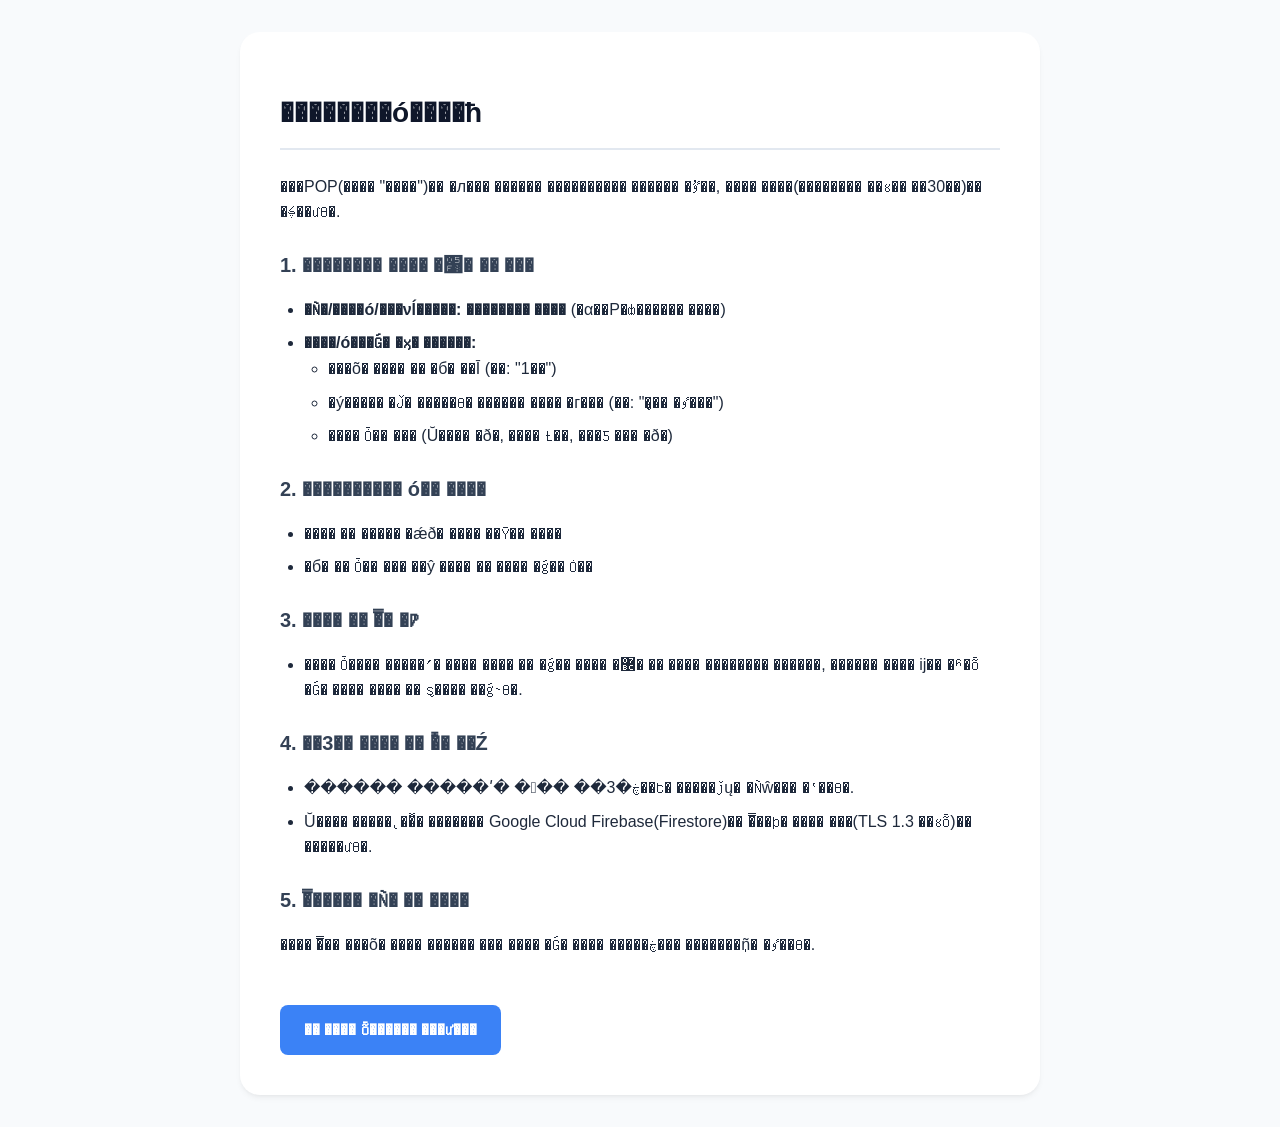
==== privacy.html @ cecb28da "security: add security headers, CSP, privacy policy, robots.txt, and strict firestore rules" ====
<!DOCTYPE html>
<html lang="ko">
<head>
<meta charset="UTF-8" />
<meta name="viewport" content="width=device-width, initial-scale=1.0" />
<title>���POP ? ��������ó����ħ</title>
<link rel="stylesheet" href="style.css" />
<style>
  body { padding: 2rem; max-width: 800px; margin: 0 auto; color: #1e293b; background: #f8fafc; font-family: "Noto Sans KR", sans-serif; line-height: 1.6; }
  .privacy-card { background: #ffffff; padding: 2.5rem; border-radius: 1.25rem; box-shadow: 0 4px 6px -1px rgba(0,0,0,0.05), 0 2px 4px -2px rgba(0,0,0,0.05); }
  h1 { font-size: 1.75rem; color: #0f172a; margin-bottom: 1.5rem; border-bottom: 2px solid #e2e8f0; padding-bottom: 0.75rem; }
  h2 { font-size: 1.25rem; color: #334155; margin-top: 1.5rem; margin-bottom: 0.75rem; }
  ul, ol { padding-left: 1.5rem; margin-bottom: 1rem; }
  li { margin-bottom: 0.5rem; }
  .btn-back { display: inline-block; margin-top: 2rem; padding: 0.75rem 1.5rem; background: #3b82f6; color: #fff; text-decoration: none; border-radius: 0.5rem; font-weight: 600; }
  .btn-back:hover { background: #2563eb; }
</style>
</head>
<body>
<div class="privacy-card">
  <h1>��������ó����ħ</h1>
  <p>���POP(���� "����")�� �л��� ������ ���������� ������ �ٷ��, ���� ����(�������� ��ȣ�� ��30��)�� �ؼ��մϴ�.</p>

  <h2>1. �������� ���� �׸� �� ���</h2>
  <ul>
    <li><strong>�Ǹ�/����ó/���νĺ�����: �������� ����</strong> (�α��Ρ�ȸ������ ����)</li>
    <li><strong>����/ó���Ǵ� �ӽ� ������:</strong>
      <ul>
        <li>���õ� ���� �� �б� ��Ī (��: "1��")</li>
        <li>�ý����� �ڵ� �����ϴ� ������ ���� �г��� (��: "�ູ�� �ٶ���")</li>
        <li>���� Ȱ�� ��� (Ŭ���� �ð�, ���� Ƚ��, ���Ƽ ��� �ð�)</li>
      </ul>
    </li>
  </ul>

  <h2>2. ���������� ó�� ����</h2>
  <ul>
    <li>���� �� ����� �ǽð� ���� ��Ȳ�� ����</li>
    <li>�б� �� Ȱ�� ��� ��ŷ ���� �� ���� �ǵ�� Ȯ��</li>
  </ul>

  <h2>3. ���� �� �̿� �Ⱓ</h2>
  <ul>
    <li>���� Ȱ���� �����ʹ� ���� ���� �� �ǵ�� ���� �޼� �� ���� �������� ������, ������ ���� ĳ�� �ʱ�ȭ �Ǵ� ���� ���� �� ȿ���� ��ǵ˴ϴ�.</li>
  </ul>

  <h2>4. ��3�� ���� �� �ܺ� ��Ź</h2>
  <ul>
    <li>������ �����ʹ� ��� ��3�ڿ��Ե� �����ǰų� �Ǹŵ��� �ʽ��ϴ�.</li>
    <li>Ŭ���� �����ͺ��̽� ������� Google Cloud Firebase(Firestore)�� �̿��ϸ� ���� ���(TLS 1.3 ��ȣȭ)�� �����մϴ�.</li>
  </ul>

  <h2>5. �̿����� �Ǹ� �� ����</h2>
  <p>���� �̿�� ���õ� ���� ������ ��� ���� �Ǵ� ���� �����ڿ��� �������ֽñ� �ٶ��ϴ�.</p>

  <a href="index.html" class="btn-back">�� ���� ȭ������ ���ư���</a>
</div>
</body>
</html>
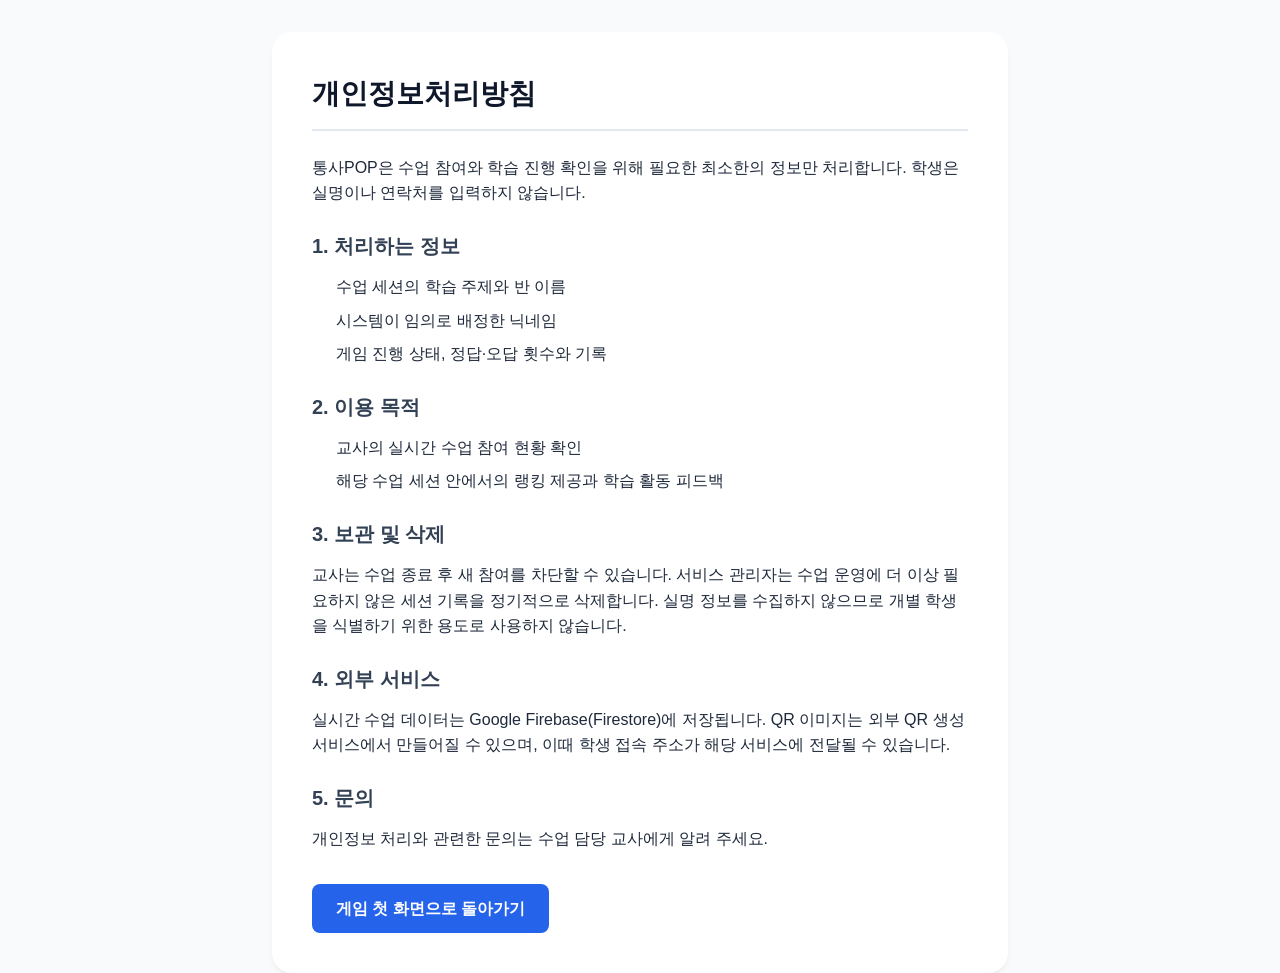
==== commit 40a7a114: "feat: prepare classroom sessions and access controls" ====
--- a/privacy.html
+++ b/privacy.html
@@ -3,57 +3,45 @@
 <head>
 <meta charset="UTF-8" />
 <meta name="viewport" content="width=device-width, initial-scale=1.0" />
-<title>���POP ? ��������ó����ħ</title>
+<title>통사POP 개인정보처리방침</title>
 <link rel="stylesheet" href="style.css" />
 <style>
   body { padding: 2rem; max-width: 800px; margin: 0 auto; color: #1e293b; background: #f8fafc; font-family: "Noto Sans KR", sans-serif; line-height: 1.6; }
-  .privacy-card { background: #ffffff; padding: 2.5rem; border-radius: 1.25rem; box-shadow: 0 4px 6px -1px rgba(0,0,0,0.05), 0 2px 4px -2px rgba(0,0,0,0.05); }
-  h1 { font-size: 1.75rem; color: #0f172a; margin-bottom: 1.5rem; border-bottom: 2px solid #e2e8f0; padding-bottom: 0.75rem; }
-  h2 { font-size: 1.25rem; color: #334155; margin-top: 1.5rem; margin-bottom: 0.75rem; }
-  ul, ol { padding-left: 1.5rem; margin-bottom: 1rem; }
-  li { margin-bottom: 0.5rem; }
-  .btn-back { display: inline-block; margin-top: 2rem; padding: 0.75rem 1.5rem; background: #3b82f6; color: #fff; text-decoration: none; border-radius: 0.5rem; font-weight: 600; }
-  .btn-back:hover { background: #2563eb; }
+  .privacy-card { background: #fff; padding: 2.5rem; border-radius: 1.25rem; box-shadow: 0 4px 6px -1px rgba(0,0,0,.05), 0 2px 4px -2px rgba(0,0,0,.05); }
+  h1 { font-size: 1.75rem; color: #0f172a; margin-bottom: 1.5rem; border-bottom: 2px solid #e2e8f0; padding-bottom: .75rem; }
+  h2 { font-size: 1.25rem; color: #334155; margin-top: 1.5rem; margin-bottom: .75rem; }
+  ul { padding-left: 1.5rem; } li { margin-bottom: .5rem; }
+  .btn-back { display: inline-block; margin-top: 2rem; padding: .75rem 1.5rem; background: #2563eb; color: #fff; text-decoration: none; border-radius: .5rem; font-weight: 600; }
 </style>
 </head>
 <body>
-<div class="privacy-card">
-  <h1>��������ó����ħ</h1>
-  <p>���POP(���� "����")�� �л��� ������ ���������� ������ �ٷ��, ���� ����(�������� ��ȣ�� ��30��)�� �ؼ��մϴ�.</p>
+<main class="privacy-card">
+  <h1>개인정보처리방침</h1>
+  <p>통사POP은 수업 참여와 학습 진행 확인을 위해 필요한 최소한의 정보만 처리합니다. 학생은 실명이나 연락처를 입력하지 않습니다.</p>
 
-  <h2>1. �������� ���� �׸� �� ���</h2>
+  <h2>1. 처리하는 정보</h2>
   <ul>
-    <li><strong>�Ǹ�/����ó/���νĺ�����: �������� ����</strong> (�α��Ρ�ȸ������ ����)</li>
-    <li><strong>����/ó���Ǵ� �ӽ� ������:</strong>
-      <ul>
-        <li>���õ� ���� �� �б� ��Ī (��: "1��")</li>
-        <li>�ý����� �ڵ� �����ϴ� ������ ���� �г��� (��: "�ູ�� �ٶ���")</li>
-        <li>���� Ȱ�� ��� (Ŭ���� �ð�, ���� Ƚ��, ���Ƽ ��� �ð�)</li>
-      </ul>
-    </li>
+    <li>수업 세션의 학습 주제와 반 이름</li>
+    <li>시스템이 임의로 배정한 닉네임</li>
+    <li>게임 진행 상태, 정답·오답 횟수와 기록</li>
   </ul>
 
-  <h2>2. ���������� ó�� ����</h2>
+  <h2>2. 이용 목적</h2>
   <ul>
-    <li>���� �� ����� �ǽð� ���� ��Ȳ�� ����</li>
-    <li>�б� �� Ȱ�� ��� ��ŷ ���� �� ���� �ǵ�� Ȯ��</li>
+    <li>교사의 실시간 수업 참여 현황 확인</li>
+    <li>해당 수업 세션 안에서의 랭킹 제공과 학습 활동 피드백</li>
   </ul>
 
-  <h2>3. ���� �� �̿� �Ⱓ</h2>
-  <ul>
-    <li>���� Ȱ���� �����ʹ� ���� ���� �� �ǵ�� ���� �޼� �� ���� �������� ������, ������ ���� ĳ�� �ʱ�ȭ �Ǵ� ���� ���� �� ȿ���� ��ǵ˴ϴ�.</li>
-  </ul>
+  <h2>3. 보관 및 삭제</h2>
+  <p>교사는 수업 종료 후 새 참여를 차단할 수 있습니다. 서비스 관리자는 수업 운영에 더 이상 필요하지 않은 세션 기록을 정기적으로 삭제합니다. 실명 정보를 수집하지 않으므로 개별 학생을 식별하기 위한 용도로 사용하지 않습니다.</p>
 
-  <h2>4. ��3�� ���� �� �ܺ� ��Ź</h2>
-  <ul>
-    <li>������ �����ʹ� ��� ��3�ڿ��Ե� �����ǰų� �Ǹŵ��� �ʽ��ϴ�.</li>
-    <li>Ŭ���� �����ͺ��̽� ������� Google Cloud Firebase(Firestore)�� �̿��ϸ� ���� ���(TLS 1.3 ��ȣȭ)�� �����մϴ�.</li>
-  </ul>
+  <h2>4. 외부 서비스</h2>
+  <p>실시간 수업 데이터는 Google Firebase(Firestore)에 저장됩니다. QR 이미지는 외부 QR 생성 서비스에서 만들어질 수 있으며, 이때 학생 접속 주소가 해당 서비스에 전달될 수 있습니다.</p>
 
-  <h2>5. �̿����� �Ǹ� �� ����</h2>
-  <p>���� �̿�� ���õ� ���� ������ ��� ���� �Ǵ� ���� �����ڿ��� �������ֽñ� �ٶ��ϴ�.</p>
+  <h2>5. 문의</h2>
+  <p>개인정보 처리와 관련한 문의는 수업 담당 교사에게 알려 주세요.</p>
 
-  <a href="index.html" class="btn-back">�� ���� ȭ������ ���ư���</a>
-</div>
+  <a href="index.html" class="btn-back">게임 첫 화면으로 돌아가기</a>
+</main>
 </body>
 </html>
--- a/style.css
+++ b/style.css
@@ -0,0 +1,493 @@
+/* ================================================================
+   통사POP — style.css
+   프리미엄 글래스모피즘 + 풍선 아케이드 톤
+================================================================ */
+
+/* ---------- 0. 리셋 ---------- */
+* { box-sizing: border-box; margin: 0; padding: 0; }
+/* hidden 속성은 display:flex 등을 지정한 요소보다 항상 우선한다 */
+[hidden] { display: none !important; }
+html, body { height: 100%; }
+body {
+  font-family: 'Noto Sans KR', 'Outfit', system-ui, -apple-system, sans-serif;
+  color: var(--text-main);
+  background: var(--bg-primary);
+  background-image:
+    radial-gradient(at 10% 0%, var(--glow-a) 0px, transparent 55%),
+    radial-gradient(at 90% 100%, var(--glow-b) 0px, transparent 55%);
+  background-attachment: fixed;
+  min-height: 100vh;
+  overflow-x: hidden;
+  -webkit-tap-highlight-color: transparent;
+}
+button, input { font-family: inherit; }
+ol, ul { list-style: none; }
+img { max-width: 100%; display: block; }
+
+/* ---------- 1. 테마 토큰 ---------- */
+:root,
+[data-theme="premium-blue"] {
+  --bg-primary: #eef3fb;
+  --bg-secondary: #ffffff;
+  --glow-a: rgba(96, 165, 250, 0.28);
+  --glow-b: rgba(219, 234, 254, 0.65);
+
+  --accent: #2563eb;
+  --accent-dark: #1e40af;
+  --accent-light: #60a5fa;
+  --accent-glow: rgba(37, 99, 235, 0.22);
+
+  --text-main: #0f172a;
+  --text-muted: #64748b;
+  --text-white: #ffffff;
+
+  --success: #059669;
+  --success-glow: rgba(5, 150, 105, 0.18);
+  --danger: #ef4444;
+  --danger-glow: rgba(239, 68, 68, 0.18);
+
+  --glass-bg: rgba(255, 255, 255, 0.72);
+  --glass-border: rgba(37, 99, 235, 0.14);
+  --glass-shadow: rgba(15, 23, 42, 0.10);
+
+  --balloon-1: linear-gradient(160deg, #93c5fd, #2563eb);
+  --balloon-2: linear-gradient(160deg, #fca5c1, #ec4899);
+  --balloon-3: linear-gradient(160deg, #fde68a, #f59e0b);
+  --balloon-4: linear-gradient(160deg, #86efac, #10b981);
+  --balloon-5: linear-gradient(160deg, #c4b5fd, #7c3aed);
+  --balloon-6: linear-gradient(160deg, #99f6e4, #06b6d4);
+}
+
+[data-theme="sunset-festa"] {
+  --bg-primary: #fff3ea;
+  --bg-secondary: #fffaf5;
+  --glow-a: rgba(251, 191, 133, 0.35);
+  --glow-b: rgba(255, 214, 165, 0.55);
+
+  --accent: #f2622e;
+  --accent-dark: #c2410c;
+  --accent-light: #fb923c;
+  --accent-glow: rgba(242, 98, 46, 0.22);
+
+  --text-main: #3a1a10;
+  --text-muted: #92603f;
+  --text-white: #ffffff;
+
+  --success: #16a34a;
+  --success-glow: rgba(22, 163, 74, 0.2);
+  --danger: #e11d48;
+  --danger-glow: rgba(225, 29, 72, 0.2);
+
+  --glass-bg: rgba(255, 250, 245, 0.75);
+  --glass-border: rgba(242, 98, 46, 0.16);
+  --glass-shadow: rgba(120, 53, 15, 0.12);
+
+  --balloon-1: linear-gradient(160deg, #fda4af, #f43f5e);
+  --balloon-2: linear-gradient(160deg, #fde047, #f59e0b);
+  --balloon-3: linear-gradient(160deg, #fdba74, #ea580c);
+  --balloon-4: linear-gradient(160deg, #f9a8d4, #db2777);
+  --balloon-5: linear-gradient(160deg, #fca5a5, #dc2626);
+  --balloon-6: linear-gradient(160deg, #fcd34d, #d97706);
+}
+
+[data-theme="galaxy-pop"] {
+  --bg-primary: #eef0fb;
+  --bg-secondary: #ffffff;
+  --glow-a: rgba(129, 140, 248, 0.32);
+  --glow-b: rgba(196, 181, 253, 0.5);
+
+  --accent: #6d28d9;
+  --accent-dark: #4c1d95;
+  --accent-light: #a78bfa;
+  --accent-glow: rgba(109, 40, 217, 0.22);
+
+  --text-main: #1e1b3a;
+  --text-muted: #6b6690;
+  --text-white: #ffffff;
+
+  --success: #059669;
+  --success-glow: rgba(5, 150, 105, 0.18);
+  --danger: #e11d48;
+  --danger-glow: rgba(225, 29, 72, 0.18);
+
+  --glass-bg: rgba(255, 255, 255, 0.72);
+  --glass-border: rgba(109, 40, 217, 0.16);
+  --glass-shadow: rgba(30, 27, 58, 0.14);
+
+  --balloon-1: linear-gradient(160deg, #c4b5fd, #7c3aed);
+  --balloon-2: linear-gradient(160deg, #93c5fd, #4f46e5);
+  --balloon-3: linear-gradient(160deg, #f9a8d4, #c026d3);
+  --balloon-4: linear-gradient(160deg, #67e8f9, #0891b2);
+  --balloon-5: linear-gradient(160deg, #fde68a, #d97706);
+  --balloon-6: linear-gradient(160deg, #a5b4fc, #4338ca);
+}
+
+/* ---------- 2. 레이아웃 뼈대 ---------- */
+#app { position: relative; min-height: 100vh; padding-bottom: 40px; }
+
+.screen { display: none; padding: 28px 20px 60px; max-width: 980px; margin: 0 auto; }
+.screen.active { display: block; animation: fadeIn 0.35s ease; }
+@keyframes fadeIn { from { opacity: 0; transform: translateY(8px); } to { opacity: 1; transform: translateY(0); } }
+
+/* ---------- 3. 배경 장식 풍선 ---------- */
+.bg-balloons { position: fixed; inset: 0; overflow: hidden; z-index: 0; pointer-events: none; }
+.bg-balloon {
+  position: absolute; bottom: -140px; border-radius: 50%;
+  opacity: 0.35; filter: blur(0.3px);
+  animation: bgFloat linear infinite;
+}
+@keyframes bgFloat {
+  0% { transform: translateY(0) translateX(0) rotate(0deg); }
+  50% { transform: translateY(-52vh) translateX(18px) rotate(6deg); }
+  100% { transform: translateY(-108vh) translateX(-14px) rotate(-4deg); }
+}
+#app > .screen { position: relative; z-index: 1; }
+
+/* ---------- 4. 타이포 / 브랜드 헤더 ---------- */
+.brand-header { text-align: center; margin-bottom: 24px; }
+.brand-title { font-size: clamp(28px, 5vw, 40px); font-weight: 900; letter-spacing: -0.02em; }
+.brand-emoji { display: inline-block; animation: bob 2.4s ease-in-out infinite; }
+@keyframes bob { 0%, 100% { transform: translateY(0) rotate(-4deg); } 50% { transform: translateY(-6px) rotate(4deg); } }
+.brand-subtitle { color: var(--text-muted); margin-top: 6px; font-weight: 500; }
+.brand-actions { display: flex; justify-content: center; gap: 10px; margin-top: 16px; flex-wrap: wrap; }
+
+.section-heading { font-size: 20px; font-weight: 800; text-align: center; margin-bottom: 4px; }
+
+/* ---------- 5. 버튼 ---------- */
+.btn {
+  font-family: inherit; font-weight: 700; border: none; border-radius: 12px;
+  padding: 11px 20px; cursor: pointer; font-size: 14.5px;
+  transition: transform 0.16s cubic-bezier(.175,.885,.32,1.3), box-shadow 0.2s ease, background 0.2s ease, opacity 0.2s ease;
+}
+.btn:active { transform: scale(0.96); }
+.btn:focus-visible, button:focus-visible, a:focus-visible { outline: 3px solid var(--accent-light); outline-offset: 3px; }
+.btn-primary { background: linear-gradient(135deg, var(--accent-light), var(--accent)); color: var(--text-white); box-shadow: 0 6px 16px var(--accent-glow); }
+.btn-primary:hover { box-shadow: 0 8px 22px var(--accent-glow); transform: translateY(-1px); }
+.btn-primary:disabled { opacity: 0.45; cursor: not-allowed; box-shadow: none; transform: none; }
+.btn-secondary { background: var(--glass-bg); color: var(--accent-dark); border: 1.5px solid var(--glass-border); backdrop-filter: blur(10px); }
+.btn-ghost { background: transparent; color: var(--text-muted); border: 1.5px solid var(--glass-border); }
+.btn-ghost:hover { color: var(--accent-dark); border-color: var(--accent); }
+.btn-large { width: 100%; padding: 15px; font-size: 16px; border-radius: 14px; }
+.btn-small { padding: 7px 12px; font-size: 13px; border-radius: 10px; }
+
+/* ---------- 6. 글래스 패널 공통 ---------- */
+.glass-card, .panel, .modal-box {
+  background: var(--glass-bg);
+  border: 1px solid var(--glass-border);
+  border-radius: 20px;
+  box-shadow: 0 14px 36px var(--glass-shadow);
+  backdrop-filter: blur(18px);
+  -webkit-backdrop-filter: blur(18px);
+}
+.panel { padding: 22px; display: flex; flex-direction: column; gap: 20px; }
+.panel-block { display: flex; flex-direction: column; gap: 10px; }
+.panel-title { font-size: 15px; font-weight: 800; color: var(--accent-dark); }
+.field-label { font-size: 13px; font-weight: 700; color: var(--text-muted); }
+.field-hint { font-size: 12px; color: var(--text-muted); }
+.field-row { display: flex; gap: 8px; }
+
+input[type="text"] {
+  width: 100%; padding: 12px 14px; border-radius: 10px;
+  border: 1.5px solid var(--glass-border); background: var(--bg-secondary);
+  color: var(--text-main); font-size: 14.5px; outline: none;
+  transition: box-shadow 0.2s ease, border-color 0.2s ease;
+}
+input[type="text"]:focus { border-color: var(--accent); box-shadow: 0 0 0 3px var(--accent-glow); }
+
+.error-title { color: var(--danger); }
+.error-list { display: flex; flex-direction: column; gap: 4px; font-size: 13px; color: var(--danger); }
+.error-list li::before { content: "· "; }
+.warning-msg { color: var(--danger); font-size: 13.5px; font-weight: 700; text-align: center; }
+.invalid-msg { color: var(--danger); font-size: 12.5px; font-weight: 600; }
+
+/* ---------- 7. 배지 ---------- */
+.student-badges { display: flex; gap: 8px; justify-content: center; flex-wrap: wrap; margin-bottom: 14px; }
+.badge { padding: 6px 14px; border-radius: 999px; font-size: 13px; font-weight: 700; }
+.badge-topic { background: var(--accent-glow); color: var(--accent-dark); }
+.badge-class { background: var(--success-glow); color: var(--success); }
+
+/* ---------- 8. 주제 / 반 선택 ---------- */
+.topic-list { display: flex; flex-direction: column; gap: 10px; }
+.topic-item {
+  text-align: left; padding: 14px 16px; border-radius: 14px;
+  border: 1.5px solid var(--glass-border); background: var(--bg-secondary);
+  cursor: pointer; transition: all 0.18s ease;
+}
+.topic-item:hover { border-color: var(--accent-light); }
+.topic-item.selected { border-color: var(--accent); background: var(--accent-glow); box-shadow: 0 0 0 3px var(--accent-glow); }
+.topic-item-title { font-weight: 800; font-size: 15px; }
+.topic-item-desc { font-size: 12.5px; color: var(--text-muted); margin-top: 3px; }
+
+.class-list { display: flex; flex-wrap: wrap; gap: 8px; }
+.class-chip {
+  padding: 9px 16px; border-radius: 999px; border: 1.5px solid var(--glass-border);
+  background: var(--bg-secondary); cursor: pointer; font-weight: 700; font-size: 13.5px;
+  transition: all 0.18s ease;
+}
+.class-chip.selected { background: linear-gradient(135deg, var(--accent-light), var(--accent)); color: var(--text-white); border-color: transparent; }
+
+/* ---------- 9. 학생 시작 화면 ---------- */
+.student-panel { max-width: 460px; margin: 0 auto; }
+.assigned-nickname-box {
+  display: flex; align-items: center; justify-content: center; gap: 8px;
+  background: linear-gradient(135deg, var(--accent-glow), transparent);
+  border: 1.5px dashed var(--accent-light); border-radius: 14px; padding: 16px;
+}
+.assigned-nickname-text { font-size: 22px; font-weight: 900; color: var(--accent-dark); }
+.rules-box { margin-top: 18px; background: var(--bg-secondary); border-radius: 14px; padding: 16px; border: 1px solid var(--glass-border); }
+.rules-box h3 { font-size: 14px; margin-bottom: 8px; color: var(--accent-dark); }
+.rules-box ol { display: flex; flex-direction: column; gap: 6px; font-size: 13px; color: var(--text-muted); counter-reset: rulenum; }
+.rules-box li { counter-increment: rulenum; padding-left: 22px; position: relative; }
+.rules-box li::before {
+  content: counter(rulenum); position: absolute; left: 0; top: 0;
+  width: 17px; height: 17px; border-radius: 50%; background: var(--accent-glow); color: var(--accent-dark);
+  font-size: 11px; font-weight: 800; display: flex; align-items: center; justify-content: center;
+}
+#studentJoinBlock #btnStartGame { margin-top: 10px; }
+
+/* ---------- 10. QR 화면 ---------- */
+.qr-card { max-width: 480px; margin: 0 auto; padding: 28px; text-align: center; display: flex; flex-direction: column; gap: 16px; }
+.qr-image-wrap { display: flex; flex-direction: column; align-items: center; gap: 10px; }
+.qr-image-wrap img { width: 240px; height: 240px; border-radius: 16px; background: #fff; padding: 10px; border: 1px solid var(--glass-border); }
+.qr-fallback-msg { font-size: 13px; color: var(--danger); }
+.qr-url-box { display: flex; flex-direction: column; gap: 8px; }
+.qr-url-box input { text-align: center; font-size: 12.5px; }
+.qr-url-box a { color: var(--accent); font-weight: 700; font-size: 13.5px; text-decoration: none; }
+.qr-url-box a:hover { text-decoration: underline; }
+.qr-actions { display: flex; gap: 10px; justify-content: center; flex-wrap: wrap; }
+
+/* ---------- 11. 실시간 현황판 ---------- */
+.live-card { max-width: 720px; margin: 0 auto; padding: 26px; display: flex; flex-direction: column; gap: 16px; }
+.connection-status { margin: 0; text-align: center; font-size: 13px; color: var(--text-muted); }
+.connection-status.ready { color: #047857; }
+.connection-status.error { color: #b91c1c; }
+.live-summary { display: grid; grid-template-columns: repeat(3, 1fr); gap: 8px; }
+.live-summary span { padding: 10px 8px; border-radius: 10px; text-align: center; background: var(--glass-bg); border: 1px solid var(--glass-border); color: var(--text-muted); font-size: 13px; }
+.live-summary b { display: block; margin-top: 2px; color: var(--accent-dark); font-size: 18px; }
+.live-header { display: flex; flex-direction: column; align-items: center; gap: 6px; }
+.live-table-wrap { overflow-x: auto; }
+.live-table { width: 100%; border-collapse: collapse; font-size: 13.5px; }
+.live-table th { text-align: left; padding: 10px 12px; color: var(--text-muted); font-size: 12px; border-bottom: 1.5px solid var(--glass-border); }
+.live-table td { padding: 10px 12px; border-bottom: 1px solid var(--glass-border); font-weight: 600; }
+.live-table tr.player-finished td { color: var(--success); }
+.status-pill { padding: 3px 10px; border-radius: 999px; font-size: 11.5px; font-weight: 800; }
+.status-pill.playing { background: var(--accent-glow); color: var(--accent-dark); }
+.status-pill.finished { background: var(--success-glow); color: var(--success); }
+.live-empty-msg { text-align: center; color: var(--text-muted); padding: 30px 0; font-size: 13.5px; }
+
+/* ---------- 12. 게임 화면 ---------- */
+.game-header { max-width: 900px; margin: 0 auto 14px; display: flex; flex-direction: column; gap: 12px; }
+.game-header-top { display: flex; justify-content: space-between; align-items: center; gap: 10px; flex-wrap: wrap; }
+.game-title-wrap { display: flex; align-items: center; gap: 8px; }
+.game-topic-title { font-weight: 900; font-size: 19px; }
+
+.stat-chips { display: flex; gap: 8px; flex-wrap: wrap; }
+.stat-chip {
+  background: var(--glass-bg); border: 1px solid var(--glass-border); border-radius: 999px;
+  padding: 7px 14px; font-weight: 800; font-size: 13.5px; backdrop-filter: blur(10px);
+  font-family: 'Outfit', 'Noto Sans KR', sans-serif;
+}
+.stat-chip-wrong { color: var(--danger); }
+.stat-chip-remaining { color: var(--accent-dark); }
+
+.feedback-bar {
+  max-width: 900px; margin: 0 auto 12px; text-align: center; font-weight: 800; font-size: 14.5px;
+  height: 34px; overflow: hidden; display: flex; align-items: center; justify-content: center;
+  opacity: 0; transform: translateY(-6px);
+  transition: opacity 0.25s ease, transform 0.25s ease; padding: 0 14px; border-radius: 12px;
+}
+.feedback-bar.show { opacity: 1; transform: translateY(0); }
+.feedback-bar.type-correct { color: var(--success); background: var(--success-glow); }
+.feedback-bar.type-wrong { color: var(--danger); background: var(--danger-glow); }
+.feedback-bar.type-notice { color: var(--accent-dark); background: var(--accent-glow); }
+
+.category-bar { max-width: 900px; margin: 0 auto 20px; display: flex; gap: 10px; flex-wrap: wrap; justify-content: center; }
+.category-btn {
+  padding: 10px 18px; border-radius: 999px; border: 2px solid var(--glass-border);
+  background: var(--bg-secondary); cursor: pointer; font-weight: 800; font-size: 13.5px;
+  transition: all 0.18s ease; display: flex; align-items: center; gap: 6px;
+}
+.category-btn .cat-count { font-size: 11px; font-weight: 700; opacity: 0.7; }
+.category-btn:hover:not(.done) { border-color: var(--accent-light); }
+.category-btn.selected { background: linear-gradient(135deg, var(--accent-light), var(--accent)); color: var(--text-white); border-color: transparent; box-shadow: 0 6px 16px var(--accent-glow); }
+.category-btn.done { opacity: 0.4; text-decoration: line-through; cursor: not-allowed; }
+
+/* ---------- 13. 카드 그리드 & 풍선 카드 ---------- */
+.card-grid {
+  max-width: 980px; margin: 0 auto; display: grid;
+  grid-template-columns: repeat(auto-fill, minmax(var(--card-min, 150px), 1fr));
+  gap: 18px 14px; padding: 10px 4px 40px;
+}
+#app[data-card-size="small"] .card-grid { --card-min: 118px; }
+#app[data-card-size="medium"] .card-grid { --card-min: 150px; }
+#app[data-card-size="large"] .card-grid { --card-min: 190px; }
+
+.balloon-card {
+  position: relative; aspect-ratio: 4 / 5; border: none; cursor: pointer;
+  border-radius: 50% 50% 48% 48% / 58% 58% 42% 42%;
+  display: flex; align-items: center; justify-content: center; text-align: center;
+  padding: 16px 12px 26px; color: var(--text-white); font-weight: 700; font-size: 12.5px;
+  line-height: 1.35; box-shadow: 0 10px 20px rgba(15, 23, 42, 0.16), inset 0 -8px 16px rgba(255,255,255,0.18), inset 0 8px 14px rgba(255,255,255,0.25);
+  transform-origin: center bottom;
+  animation-name: floatBalloon; animation-timing-function: ease-in-out; animation-iteration-count: infinite;
+  animation-duration: var(--float-duration, 4.2s); animation-delay: var(--float-delay, 0s);
+}
+.balloon-card::before {
+  content: ""; position: absolute; top: 16%; left: 26%; width: 26%; height: 16%;
+  background: rgba(255,255,255,0.55); border-radius: 50%; filter: blur(1px); transform: rotate(-25deg);
+}
+.balloon-card::after {
+  content: ""; position: absolute; bottom: -9px; left: 50%; transform: translateX(-50%);
+  border-width: 9px 6px 0 6px; border-style: solid; border-color: currentColor transparent transparent transparent;
+  opacity: 0.85;
+}
+.balloon-c1 { background: var(--balloon-1); color: #1e3a8a; }
+.balloon-c2 { background: var(--balloon-2); color: #831843; }
+.balloon-c3 { background: var(--balloon-3); color: #7c2d12; }
+.balloon-c4 { background: var(--balloon-4); color: #064e3b; }
+.balloon-c5 { background: var(--balloon-5); color: #4c1d95; }
+.balloon-c6 { background: var(--balloon-6); color: #164e63; }
+.balloon-card span.balloon-text {
+  color: var(--text-white);
+  /* 파스텔 풍선(특히 노란색 계열)에서도 대비가 충분하도록, 밝기에 기대지 않고
+     사방으로 두꺼운 외곽선을 둘러 글자와 배경을 항상 분리한다 */
+  text-shadow:
+    -1px -1px 0 rgba(0, 0, 0, 0.65), 1px -1px 0 rgba(0, 0, 0, 0.65),
+    -1px 1px 0 rgba(0, 0, 0, 0.65), 1px 1px 0 rgba(0, 0, 0, 0.65),
+    -1.5px 0 0 rgba(0, 0, 0, 0.5), 1.5px 0 0 rgba(0, 0, 0, 0.5),
+    0 -1.5px 0 rgba(0, 0, 0, 0.5), 0 1.5px 0 rgba(0, 0, 0, 0.5),
+    0 2px 5px rgba(0, 0, 0, 0.35);
+}
+
+#app.no-float .balloon-card { animation: none; }
+
+@keyframes floatBalloon {
+  0%, 100% { transform: translateY(0) rotate(-2deg); }
+  50% { transform: translateY(-10px) rotate(2deg); }
+}
+@keyframes pop {
+  0% { transform: scale(1); opacity: 1; }
+  55% { transform: scale(1.3); opacity: 0.85; }
+  100% { transform: scale(0.15); opacity: 0; }
+}
+@keyframes shake {
+  0%, 100% { transform: translateX(0) rotate(0); }
+  20% { transform: translateX(-9px) rotate(-4deg); }
+  40% { transform: translateX(8px) rotate(4deg); }
+  60% { transform: translateX(-6px) rotate(-3deg); }
+  80% { transform: translateX(6px) rotate(3deg); }
+}
+.balloon-card.popping { animation: pop 0.5s cubic-bezier(.36,.07,.19,.97) forwards !important; pointer-events: none; }
+.balloon-card.shaking { animation: shake 0.5s ease !important; }
+
+/* ---------- 14. 결과 화면 ---------- */
+.result-card { max-width: 640px; margin: 0 auto; padding: 30px; display: flex; flex-direction: column; gap: 22px; }
+.result-title { text-align: center; font-size: 24px; font-weight: 900; }
+.result-stats { display: grid; grid-template-columns: repeat(2, 1fr); gap: 10px; }
+.result-stat {
+  background: var(--bg-secondary); border: 1px solid var(--glass-border); border-radius: 12px;
+  padding: 12px 14px; display: flex; flex-direction: column; gap: 4px;
+}
+.result-stat-label { font-size: 11.5px; color: var(--text-muted); font-weight: 700; }
+.result-stat-value { font-size: 16px; font-weight: 800; font-family: 'Outfit', 'Noto Sans KR', sans-serif; }
+.result-stat-final { grid-column: 1 / -1; background: linear-gradient(135deg, var(--accent-light), var(--accent)); }
+.result-stat-final .result-stat-label, .result-stat-final .result-stat-value { color: var(--text-white); }
+.result-stat-final .result-stat-value { font-size: 22px; }
+
+.ranking-block h3, .accordion-block h3 { font-size: 15px; font-weight: 800; margin-bottom: 8px; color: var(--accent-dark); }
+.ranking-source-note { font-size: 11.5px; color: var(--text-muted); margin-bottom: 8px; }
+.ranking-list { display: flex; flex-direction: column; gap: 6px; }
+.ranking-item {
+  display: flex; align-items: center; gap: 10px; padding: 9px 12px; border-radius: 10px;
+  background: var(--bg-secondary); border: 1px solid var(--glass-border); font-size: 13.5px;
+}
+.ranking-item.current { border-color: var(--accent); background: var(--accent-glow); }
+.ranking-rank { width: 22px; font-weight: 900; color: var(--accent-dark); text-align: center; flex-shrink: 0; }
+.ranking-name { flex: 1; font-weight: 700; overflow: hidden; text-overflow: ellipsis; white-space: nowrap; }
+.ranking-time { font-weight: 800; font-family: 'Outfit', 'Noto Sans KR', sans-serif; }
+.ranking-empty { text-align: center; color: var(--text-muted); font-size: 13px; padding: 14px 0; }
+
+.accordion { display: flex; flex-direction: column; gap: 8px; }
+.accordion-item { border: 1px solid var(--glass-border); border-radius: 12px; overflow: hidden; background: var(--bg-secondary); }
+.accordion-head {
+  width: 100%; text-align: left; padding: 12px 14px; background: none; border: none; cursor: pointer;
+  font-weight: 800; font-size: 13.5px; display: flex; justify-content: space-between; align-items: center;
+  color: var(--text-main);
+}
+.accordion-head .chev { transition: transform 0.2s ease; color: var(--accent); }
+.accordion-item.open .accordion-head .chev { transform: rotate(180deg); }
+.accordion-body { max-height: 0; overflow: hidden; transition: max-height 0.25s ease; }
+.accordion-item.open .accordion-body { max-height: 600px; }
+.accordion-body-inner { padding: 0 14px 14px; display: flex; flex-direction: column; gap: 6px; font-size: 12.5px; color: var(--text-muted); }
+.accordion-body-inner li::before { content: "🎈 "; }
+
+.result-actions { display: flex; gap: 10px; flex-wrap: wrap; justify-content: center; }
+
+/* ---------- 15. 모달 ---------- */
+.modal-overlay {
+  position: fixed; inset: 0; background: rgba(15, 23, 42, 0.45); backdrop-filter: blur(4px);
+  display: flex; align-items: center; justify-content: center; z-index: 50; padding: 20px;
+}
+.modal-box {
+  max-width: 520px; width: 100%; max-height: 84vh; overflow-y: auto; padding: 26px;
+  position: relative; display: flex; flex-direction: column; gap: 14px;
+}
+.modal-box-small { max-width: 380px; text-align: center; gap: 18px; }
+.modal-close {
+  position: absolute; top: 14px; right: 14px; background: var(--bg-secondary); border: 1px solid var(--glass-border);
+  border-radius: 50%; width: 30px; height: 30px; cursor: pointer; font-size: 14px; color: var(--text-muted);
+}
+.modal-box h2 { font-size: 19px; font-weight: 900; }
+.modal-box h3 { font-size: 14px; font-weight: 800; color: var(--accent-dark); margin-top: 4px; }
+.guide-list { display: flex; flex-direction: column; gap: 6px; font-size: 13.5px; color: var(--text-muted); counter-reset: g; padding-left: 4px; }
+.guide-list li { counter-increment: g; padding-left: 22px; position: relative; }
+.guide-list li::before {
+  content: counter(g); position: absolute; left: 0; top: 0; width: 17px; height: 17px; border-radius: 50%;
+  background: var(--accent-glow); color: var(--accent-dark); font-size: 11px; font-weight: 800;
+  display: flex; align-items: center; justify-content: center;
+}
+.guide-note { font-size: 12.5px; color: var(--success); background: var(--success-glow); padding: 10px 12px; border-radius: 10px; font-weight: 700; }
+.confirm-actions { display: flex; gap: 10px; justify-content: center; }
+#confirmMessage { font-size: 15px; font-weight: 700; }
+
+/* ---------- 16. 화면 설정 컨트롤 ---------- */
+.settings-field { display: flex; flex-direction: column; gap: 8px; }
+.settings-field.toggle-field { flex-direction: row; align-items: center; justify-content: space-between; }
+.settings-label { font-size: 13.5px; font-weight: 700; color: var(--text-muted); }
+.theme-options { display: flex; gap: 10px; }
+.theme-swatch {
+  width: 40px; height: 40px; border-radius: 50%; cursor: pointer; border: 3px solid transparent;
+  transition: transform 0.15s ease, border-color 0.15s ease;
+}
+.theme-swatch.selected { border-color: var(--accent); transform: scale(1.12); }
+.pill-options { display: flex; gap: 8px; }
+.pill-option {
+  padding: 7px 14px; border-radius: 999px; border: 1.5px solid var(--glass-border);
+  background: var(--bg-secondary); cursor: pointer; font-weight: 700; font-size: 12.5px;
+}
+.pill-option.selected { background: linear-gradient(135deg, var(--accent-light), var(--accent)); color: var(--text-white); border-color: transparent; }
+
+.switch { position: relative; display: inline-block; width: 42px; height: 24px; flex-shrink: 0; }
+.switch input { opacity: 0; width: 0; height: 0; }
+.switch-slider { position: absolute; inset: 0; background: var(--glass-border); border-radius: 999px; cursor: pointer; transition: background 0.2s ease; }
+.switch-slider::before { content: ""; position: absolute; width: 18px; height: 18px; left: 3px; top: 3px; background: #fff; border-radius: 50%; transition: transform 0.2s ease; box-shadow: 0 1px 3px rgba(0,0,0,0.25); }
+.switch input:checked + .switch-slider { background: var(--accent); }
+.switch input:checked + .switch-slider::before { transform: translateX(18px); }
+
+/* ---------- 17. 파티클 캔버스 ---------- */
+#particleCanvas { position: fixed; inset: 0; pointer-events: none; z-index: 40; }
+
+/* ---------- 18. 반응형 ---------- */
+@media (max-width: 640px) {
+  .screen { padding: 20px 14px 50px; }
+  .result-stats { grid-template-columns: 1fr 1fr; }
+  .card-grid { grid-template-columns: repeat(auto-fill, minmax(calc(var(--card-min, 150px) * 0.82), 1fr)); gap: 14px 10px; }
+  .brand-title { font-size: 26px; }
+}
+
+@media (prefers-reduced-motion: reduce) {
+  *, *::before, *::after { animation-duration: 0.01ms !important; animation-iteration-count: 1 !important; scroll-behavior: auto !important; transition-duration: 0.01ms !important; }
+}
+@media (min-width: 641px) and (max-width: 1024px) {
+  .card-grid { grid-template-columns: repeat(auto-fill, minmax(var(--card-min, 150px), 1fr)); }
+}
